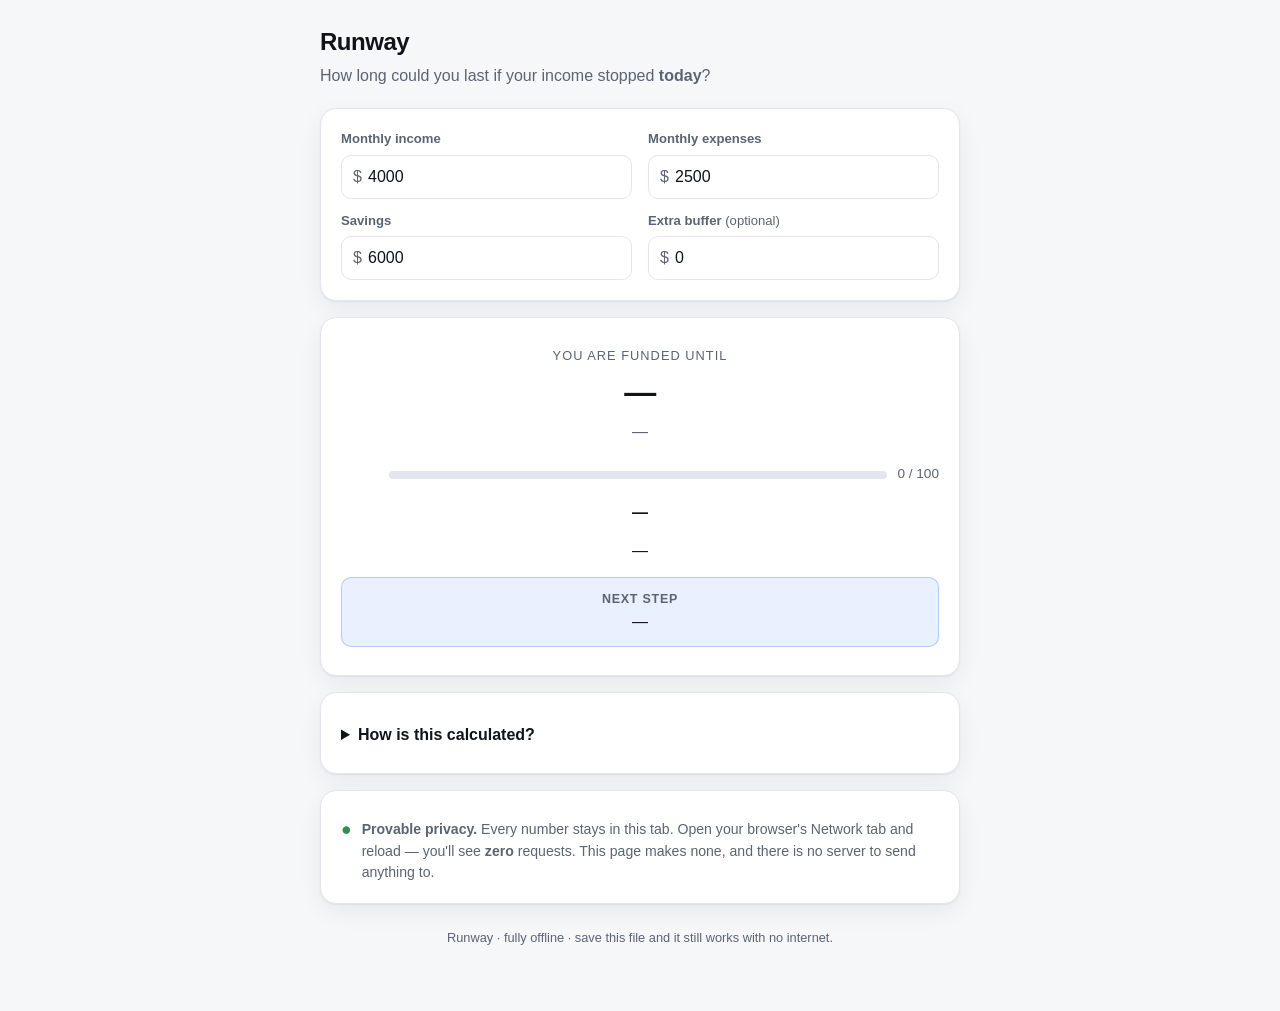
==== runway/index.html @ e53ecb5d "deploy runway/index.html" ====
<!DOCTYPE html>
<html lang="en">
<head>
<meta charset="utf-8" />
<meta name="viewport" content="width=device-width, initial-scale=1" />
<title>Runway — how long could you last?</title>
<style>
  :root {
    color-scheme: light dark;
    --bg: #f6f7f9; --card: #ffffff; --ink: #10131a; --muted: #5b6472;
    --line: #e3e6ec; --accent: #2f6df6; --field: #ffffff;
    --critical: #d6412b; --fragile: #c9791b; --stable: #2f8f4e; --resilient: #1f7a5a;
    --shadow: 0 1px 2px rgba(16,19,26,.06), 0 8px 24px rgba(16,19,26,.06);
  }
  @media (prefers-color-scheme: dark) {
    :root {
      --bg: #0d1117; --card: #161b22; --ink: #e8ecf3; --muted: #9aa4b2;
      --line: #262d38; --accent: #5b8bff; --field: #0f141b;
      --critical: #ff6b57; --fragile: #f0a53a; --stable: #4bd07f; --resilient: #34d6a8;
      --shadow: 0 1px 2px rgba(0,0,0,.4), 0 10px 30px rgba(0,0,0,.35);
    }
  }
  * { box-sizing: border-box; }
  html, body { margin: 0; }
  body {
    background: var(--bg); color: var(--ink);
    font: 16px/1.5 -apple-system, BlinkMacSystemFont, "Segoe UI", Roboto, Helvetica, Arial, sans-serif;
    padding: 24px 16px 64px;
  }
  main { max-width: 640px; margin: 0 auto; }
  header h1 { font-size: 1.5rem; margin: 0 0 4px; letter-spacing: -.02em; }
  header p.sub { color: var(--muted); margin: 0 0 20px; }
  .card {
    background: var(--card); border: 1px solid var(--line); border-radius: 16px;
    padding: 20px; box-shadow: var(--shadow); margin-bottom: 16px;
  }
  .grid { display: grid; grid-template-columns: 1fr 1fr; gap: 12px 16px; }
  @media (max-width: 460px) { .grid { grid-template-columns: 1fr; } }
  label { display: block; font-size: .82rem; color: var(--muted); margin-bottom: 6px; font-weight: 600; }
  .field { position: relative; }
  .field .prefix {
    position: absolute; left: 12px; top: 50%; transform: translateY(-50%);
    color: var(--muted); pointer-events: none;
  }
  input[type="number"] {
    width: 100%; padding: 12px 12px 12px 26px; font-size: 1rem;
    background: var(--field); color: var(--ink);
    border: 1px solid var(--line); border-radius: 10px; -moz-appearance: textfield;
  }
  input:focus { outline: 2px solid var(--accent); outline-offset: 1px; border-color: var(--accent); }
  .hero { text-align: center; padding: 28px 20px; }
  .hero .eyebrow { color: var(--muted); font-size: .8rem; text-transform: uppercase; letter-spacing: .08em; margin: 0 0 8px; }
  .hero .date { font-size: 2rem; font-weight: 800; letter-spacing: -.02em; margin: 0; line-height: 1.15; }
  .hero .runway { color: var(--muted); margin: 10px 0 0; font-size: 1rem; }
  .bandrow { display: flex; align-items: center; gap: 10px; margin-top: 16px; flex-wrap: wrap; }
  .pill { font-weight: 700; padding: 4px 12px; border-radius: 999px; font-size: .85rem; color: #fff; }
  .pill.Critical { background: var(--critical); }
  .pill.Fragile { background: var(--fragile); }
  .pill.Stable { background: var(--stable); }
  .pill.Resilient { background: var(--resilient); }
  .meter { flex: 1; min-width: 140px; height: 8px; background: var(--line); border-radius: 999px; overflow: hidden; }
  .meter > span { display: block; height: 100%; background: var(--accent); transition: width .25s ease; }
  .scorenum { font-variant-numeric: tabular-nums; color: var(--muted); font-size: .85rem; }
  .explain { margin: 14px 0 0; }
  .traj { margin: 12px 0 0; font-weight: 600; }
  .traj.saving { color: var(--stable); }
  .traj.draining { color: var(--critical); }
  .action {
    margin-top: 14px; padding: 12px 14px; border-radius: 10px;
    background: color-mix(in srgb, var(--accent) 10%, transparent);
    border: 1px solid color-mix(in srgb, var(--accent) 30%, transparent);
  }
  .action b { display: block; font-size: .78rem; text-transform: uppercase; letter-spacing: .06em; color: var(--muted); margin-bottom: 2px; }
  details { margin-top: 4px; }
  details > summary { cursor: pointer; font-weight: 600; padding: 6px 0; }
  details table { width: 100%; border-collapse: collapse; margin: 10px 0; font-size: .92rem; }
  details th, details td { text-align: left; padding: 6px 8px; border-bottom: 1px solid var(--line); }
  details code { background: color-mix(in srgb, var(--muted) 18%, transparent); padding: 1px 6px; border-radius: 6px; }
  .privacy {
    display: flex; gap: 10px; align-items: flex-start; color: var(--muted);
    font-size: .88rem; margin-top: 8px;
  }
  .privacy .dot { color: var(--stable); font-size: 1.1rem; line-height: 1.2; }
  footer { text-align: center; color: var(--muted); font-size: .8rem; margin-top: 24px; }
</style>
</head>
<body>
<main>
  <header>
    <h1>Runway</h1>
    <p class="sub">How long could you last if your income stopped <strong>today</strong>?</p>
  </header>

  <section class="card" aria-label="Your numbers">
    <div class="grid">
      <div>
        <label for="income">Monthly income</label>
        <div class="field"><span class="prefix">$</span>
          <input id="income" type="number" min="0" step="50" inputmode="decimal" value="4000" /></div>
      </div>
      <div>
        <label for="expenses">Monthly expenses</label>
        <div class="field"><span class="prefix">$</span>
          <input id="expenses" type="number" min="0" step="50" inputmode="decimal" value="2500" /></div>
      </div>
      <div>
        <label for="savings">Savings</label>
        <div class="field"><span class="prefix">$</span>
          <input id="savings" type="number" min="0" step="100" inputmode="decimal" value="6000" /></div>
      </div>
      <div>
        <label for="buffer">Extra buffer <span style="font-weight:400">(optional)</span></label>
        <div class="field"><span class="prefix">$</span>
          <input id="buffer" type="number" min="0" step="100" inputmode="decimal" value="0" /></div>
      </div>
    </div>
  </section>

  <section class="card hero" aria-live="polite">
    <p class="eyebrow">You are funded until</p>
    <p class="date" id="heroDate">—</p>
    <p class="runway" id="heroRunway">—</p>

    <div class="bandrow">
      <span class="pill" id="bandPill">—</span>
      <span class="meter"><span id="meterFill" style="width:0%"></span></span>
      <span class="scorenum" id="scoreNum">0 / 100</span>
    </div>

    <p class="traj" id="traj">—</p>
    <p class="explain" id="explain">—</p>
    <div class="action"><b>Next step</b><span id="action">—</span></div>
  </section>

  <section class="card">
    <details>
      <summary>How is this calculated?</summary>
      <p><strong>The one honest question:</strong> if your paycheck stopped today, how long would
      your reserves cover your <em>full</em> expenses? That is your runway — nothing is netted
      against income you might no longer have.</p>
      <p><code>runwayMonths = (savings + buffer) ÷ monthly expenses</code></p>
      <p>Your zero-cash date is simply today plus that many months. If your expenses are $0 the runway
      is unlimited and no date is shown.</p>
      <table>
        <thead><tr><th>Runway</th><th>Band</th><th>Why</th></tr></thead>
        <tbody>
          <tr><td>< 3 months</td><td>Critical</td><td>One setback empties the account.</td></tr>
          <tr><td>3–6 months</td><td>Fragile</td><td>Survives a shock, not a long one.</td></tr>
          <tr><td>6–12 months</td><td>Stable</td><td>Room to absorb a job loss and regroup.</td></tr>
          <tr><td>12+ months</td><td>Resilient</td><td>A genuine cushion; time is on your side.</td></tr>
        </tbody>
      </table>
      <p>The 0–100 score rises smoothly with runway and tops out at 60 months, so a larger cushion
      always scores higher rather than flattening to a single grade. The score and the band always
      agree because both come from the same runway number.</p>
      <p><strong>Trajectory is shown separately on purpose.</strong> "Saving $X/month" or
      "draining $X/month" describes your <em>current</em> direction with income still coming in — it
      is not the runway, and the two are never mixed.</p>
    </details>
  </section>

  <section class="card">
    <div class="privacy">
      <span class="dot" aria-hidden="true">●</span>
      <span><strong>Provable privacy.</strong> Every number stays in this tab. Open your browser's
      Network tab and reload — you'll see <strong>zero</strong> requests. This page makes none, and
      there is no server to send anything to.</span>
    </div>
  </section>

  <footer>Runway · fully offline · save this file and it still works with no internet.</footer>
</main>

<script src="runway.js"></script>
<script>
  (function () {
    var ids = ['income', 'expenses', 'savings', 'buffer'];
    var el = {};
    ids.forEach(function (id) { el[id] = document.getElementById(id); });

    var heroDate = document.getElementById('heroDate');
    var heroRunway = document.getElementById('heroRunway');
    var bandPill = document.getElementById('bandPill');
    var meterFill = document.getElementById('meterFill');
    var scoreNum = document.getElementById('scoreNum');
    var traj = document.getElementById('traj');
    var explain = document.getElementById('explain');
    var action = document.getElementById('action');

    function fmtDate(ymd) {
      var d = new Date(ymd + 'T00:00:00Z');
      return d.toLocaleDateString('en-GB', { day: 'numeric', month: 'long', year: 'numeric', timeZone: 'UTC' });
    }

    function fmtRunway(m) {
      var r = Runway.roundRunway(m);
      if (!isFinite(r)) return 'unlimited runway (no expenses)';
      var word = r === 1 ? 'month' : 'months';
      return r + ' ' + word + ' of runway';
    }

    function render() {
      var r = Runway.computeResilience({
        income: parseFloat(el.income.value),
        expenses: parseFloat(el.expenses.value),
        savings: parseFloat(el.savings.value),
        buffer: parseFloat(el.buffer.value),
        asOf: new Date().toISOString()
      });

      if (r.zeroDate) {
        heroDate.textContent = fmtDate(r.zeroDate);
      } else {
        heroDate.textContent = isFinite(r.runwayMonths) ? '—' : 'Indefinitely';
      }
      heroRunway.textContent = fmtRunway(r.runwayMonths);

      bandPill.textContent = r.band;
      bandPill.className = 'pill ' + r.band;
      meterFill.style.width = r.score + '%';
      scoreNum.textContent = r.score + ' / 100';

      traj.textContent = r.trajectory === 'saving'
        ? 'Right now you’re saving $' + Math.abs(Math.round(r.monthlyNet)).toLocaleString() + '/month'
        : r.trajectory === 'draining'
          ? 'Right now you’re draining $' + Math.abs(Math.round(r.monthlyNet)).toLocaleString() + '/month'
          : 'Right now you’re breaking even';
      traj.className = 'traj ' + r.trajectory;

      explain.textContent = r.explanation;
      action.textContent = r.nextAction;
    }

    ids.forEach(function (id) { el[id].addEventListener('input', render); });
    render();
  })();
</script>
</body>
</html>
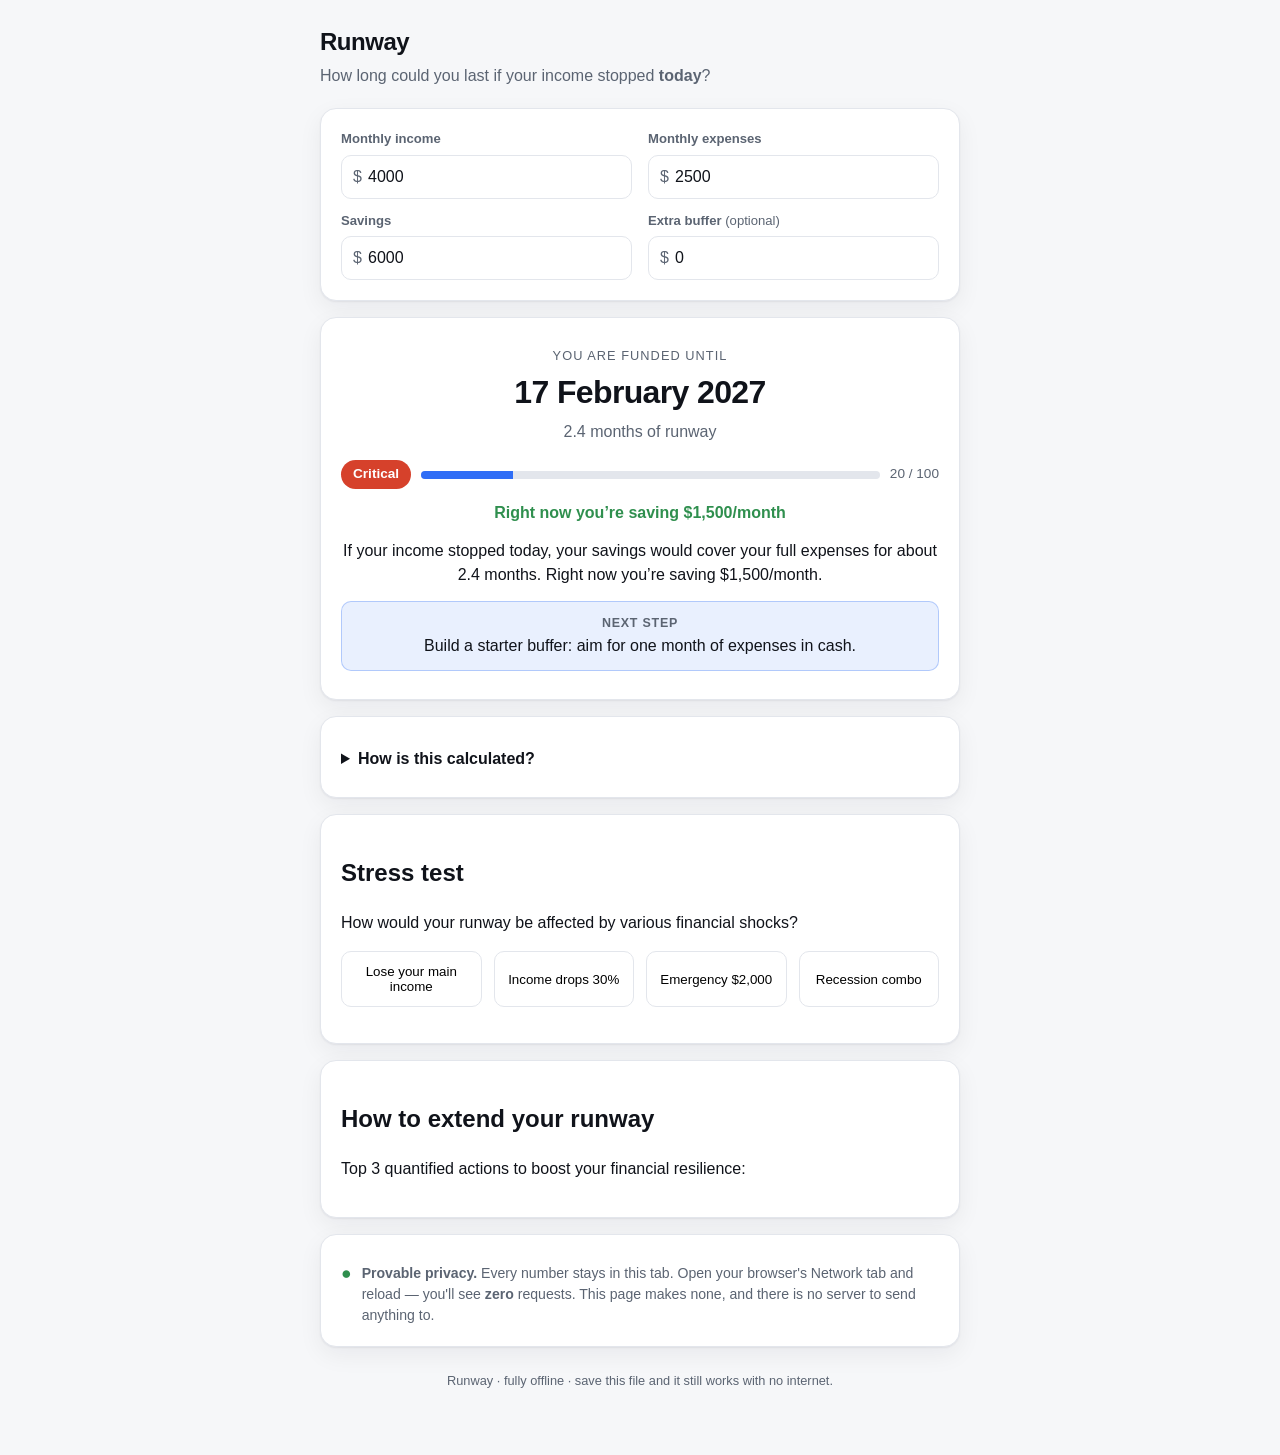
==== commit 90a4ef97: "runway level-up: index.html" ====
--- a/runway/index.html
+++ b/runway/index.html
@@ -82,6 +82,68 @@
   }
   .privacy .dot { color: var(--stable); font-size: 1.1rem; line-height: 1.2; }
   footer { text-align: center; color: var(--muted); font-size: .8rem; margin-top: 24px; }
+  .stress-test-section {
+    margin-top: 16px;
+  }
+  .stress-test-buttons {
+    display: flex;
+    flex-wrap: wrap;
+    gap: 12px;
+    margin-bottom: 16px;
+  }
+  .stress-test-button {
+    flex: 1;
+    min-width: 120px;
+    padding: 12px;
+    background: var(--field);
+    border: 1px solid var(--line);
+    border-radius: 10px;
+    cursor: pointer;
+    text-align: center;
+  }
+  .stress-test-button:hover {
+    background: color-mix(in srgb, var(--accent) 5%, transparent);
+  }
+  .stress-test-result {
+    margin-top: 16px;
+    padding: 16px;
+    background: var(--field);
+    border-radius: 10px;
+    border: 1px solid var(--line);
+  }
+  .stress-test-result-row {
+    display: flex;
+    justify-content: space-between;
+    margin-bottom: 8px;
+  }
+  .stress-test-result-row:last-child {
+    margin-bottom: 0;
+  }
+  .stress-test-result-cell {
+    flex: 1;
+    text-align: center;
+    padding: 8px;
+  }
+  .stress-test-result-header {
+    font-weight: bold;
+    margin-bottom: 4px;
+  }
+  .how-to-extend-section {
+    margin-top: 16px;
+  }
+  .recommendation-item {
+    padding: 12px;
+    border-radius: 10px;
+    background: var(--field);
+    margin-bottom: 8px;
+    border: 1px solid var(--line);
+  }
+  .recommendation-action {
+    font-weight: bold;
+  }
+  .recommendation-delta {
+    color: var(--stable);
+  }
 </style>
 </head>
 <body>
@@ -159,6 +221,49 @@
     </details>
   </section>
 
+  <!-- Stress test section -->
+  <section class="card stress-test-section">
+    <h2>Stress test</h2>
+    <p>How would your runway be affected by various financial shocks?</p>
+    <div class="stress-test-buttons">
+      <button class="stress-test-button" onclick="stressTest('incomeToZero')">Lose your main income</button>
+      <button class="stress-test-button" onclick="stressTest('incomeLoss', 30)">Income drops 30%</button>
+      <button class="stress-test-button" onclick="stressTest('oneOff', 2000)">Emergency $2,000</button>
+      <button class="stress-test-button" onclick="stressTest('expenseRise', 20)">Recession combo</button>
+    </div>
+    <div id="stressTestResult" class="stress-test-result" style="display: none;">
+      <div class="stress-test-result-row">
+        <div class="stress-test-result-cell">
+          <div class="stress-test-result-header">Baseline</div>
+          <div id="baselineRunway">—</div>
+          <div id="baselineDate">—</div>
+        </div>
+        <div class="stress-test-result-cell">
+          <div class="stress-test-result-header">After Shock</div>
+          <div id="shockedRunway">—</div>
+          <div id="shockedDate">—</div>
+        </div>
+      </div>
+      <div class="stress-test-result-row">
+        <div class="stress-test-result-cell">
+          <div class="stress-test-result-header">Months Lost</div>
+          <div id="monthsLost">—</div>
+        </div>
+        <div class="stress-test-result-cell">
+          <div class="stress-test-result-header">Impact</div>
+          <div id="impactStatus">—</div>
+        </div>
+      </div>
+    </div>
+  </section>
+
+  <!-- How to extend section -->
+  <section class="card how-to-extend-section">
+    <h2>How to extend your runway</h2>
+    <p>Top 3 quantified actions to boost your financial resilience:</p>
+    <div id="recommendationsList"></div>
+  </section>
+
   <section class="card">
     <div class="privacy">
       <span class="dot" aria-hidden="true">●</span>
@@ -186,6 +291,8 @@
     var traj = document.getElementById('traj');
     var explain = document.getElementById('explain');
     var action = document.getElementById('action');
+    var stressTestResult = document.getElementById('stressTestResult');
+    var recommendationsList = document.getElementById('recommendationsList');
 
     function fmtDate(ymd) {
       var d = new Date(ymd + 'T00:00:00Z');
@@ -229,6 +336,92 @@
 
       explain.textContent = r.explanation;
       action.textContent = r.nextAction;
+      
+      // Update recommendations
+      updateRecommendations(r);
+    }
+
+    function stressTest(type, pctOrAmount) {
+      var input = {
+        income: parseFloat(el.income.value),
+        expenses: parseFloat(el.expenses.value),
+        savings: parseFloat(el.savings.value),
+        buffer: parseFloat(el.buffer.value)
+      };
+      
+      var shock = { type: type };
+      if (type === 'incomeLoss') shock.pct = pctOrAmount;
+      if (type === 'oneOff') shock.amount = pctOrAmount;
+      if (type === 'expenseRise') shock.pct = pctOrAmount;
+      
+      var result = Runway.simulate(input, [shock]);
+      var baseline = result.baseline;
+      var scenario = result.scenarios[0];
+      
+      // Display results
+      stressTestResult.style.display = 'block';
+      
+      // Baseline
+      document.getElementById('baselineRunway').textContent = fmtRunway(baseline.runwayMonths);
+      if (baseline.zeroDate) {
+        document.getElementById('baselineDate').textContent = fmtDate(baseline.zeroDate);
+      } else {
+        document.getElementById('baselineDate').textContent = isFinite(baseline.runwayMonths) ? '—' : 'Indefinitely';
+      }
+      
+      // Shocked
+      document.getElementById('shockedRunway').textContent = fmtRunway(scenario.result.runwayMonths);
+      if (scenario.result.zeroDate) {
+        document.getElementById('shockedDate').textContent = fmtDate(scenario.result.zeroDate);
+      } else {
+        document.getElementById('shockedDate').textContent = isFinite(scenario.result.runwayMonths) ? '—' : 'Indefinitely';
+      }
+      
+      // Months lost
+      var monthsLost = scenario.monthsLost;
+      if (isFinite(monthsLost)) {
+        document.getElementById('monthsLost').textContent = monthsLost.toFixed(1) + ' months';
+      } else {
+        document.getElementById('monthsLost').textContent = '∞ months';
+      }
+      
+      // Impact status
+      var impactStatus = document.getElementById('impactStatus');
+      if (isFinite(monthsLost) && monthsLost > 0) {
+        if (monthsLost < 3) {
+          impactStatus.textContent = 'Minor impact';
+          impactStatus.style.color = '#2f8f4e'; // stable
+        } else if (monthsLost < 12) {
+          impactStatus.textContent = 'Significant impact';
+          impactStatus.style.color = '#c9791b'; // fragile
+        } else {
+          impactStatus.textContent = 'Critical impact';
+          impactStatus.style.color = '#d6412b'; // critical
+        }
+      } else {
+        impactStatus.textContent = 'No impact';
+        impactStatus.style.color = '#2f8f4e'; // stable
+      }
+    }
+
+    function updateRecommendations(resilience) {
+      var recommendations = Runway.recommend(resilience);
+      recommendationsList.innerHTML = '';
+      
+      if (recommendations.length === 0) {
+        recommendationsList.innerHTML = '<p>No recommendations available.</p>';
+        return;
+      }
+      
+      recommendations.forEach(function(rec) {
+        var div = document.createElement('div');
+        div.className = 'recommendation-item';
+        div.innerHTML = `
+          <div class="recommendation-action">${rec.action}</div>
+          <div class="recommendation-delta">+${rec.deltaMonths.toFixed(1)} months</div>
+        `;
+        recommendationsList.appendChild(div);
+      });
     }
 
     ids.forEach(function (id) { el[id].addEventListener('input', render); });
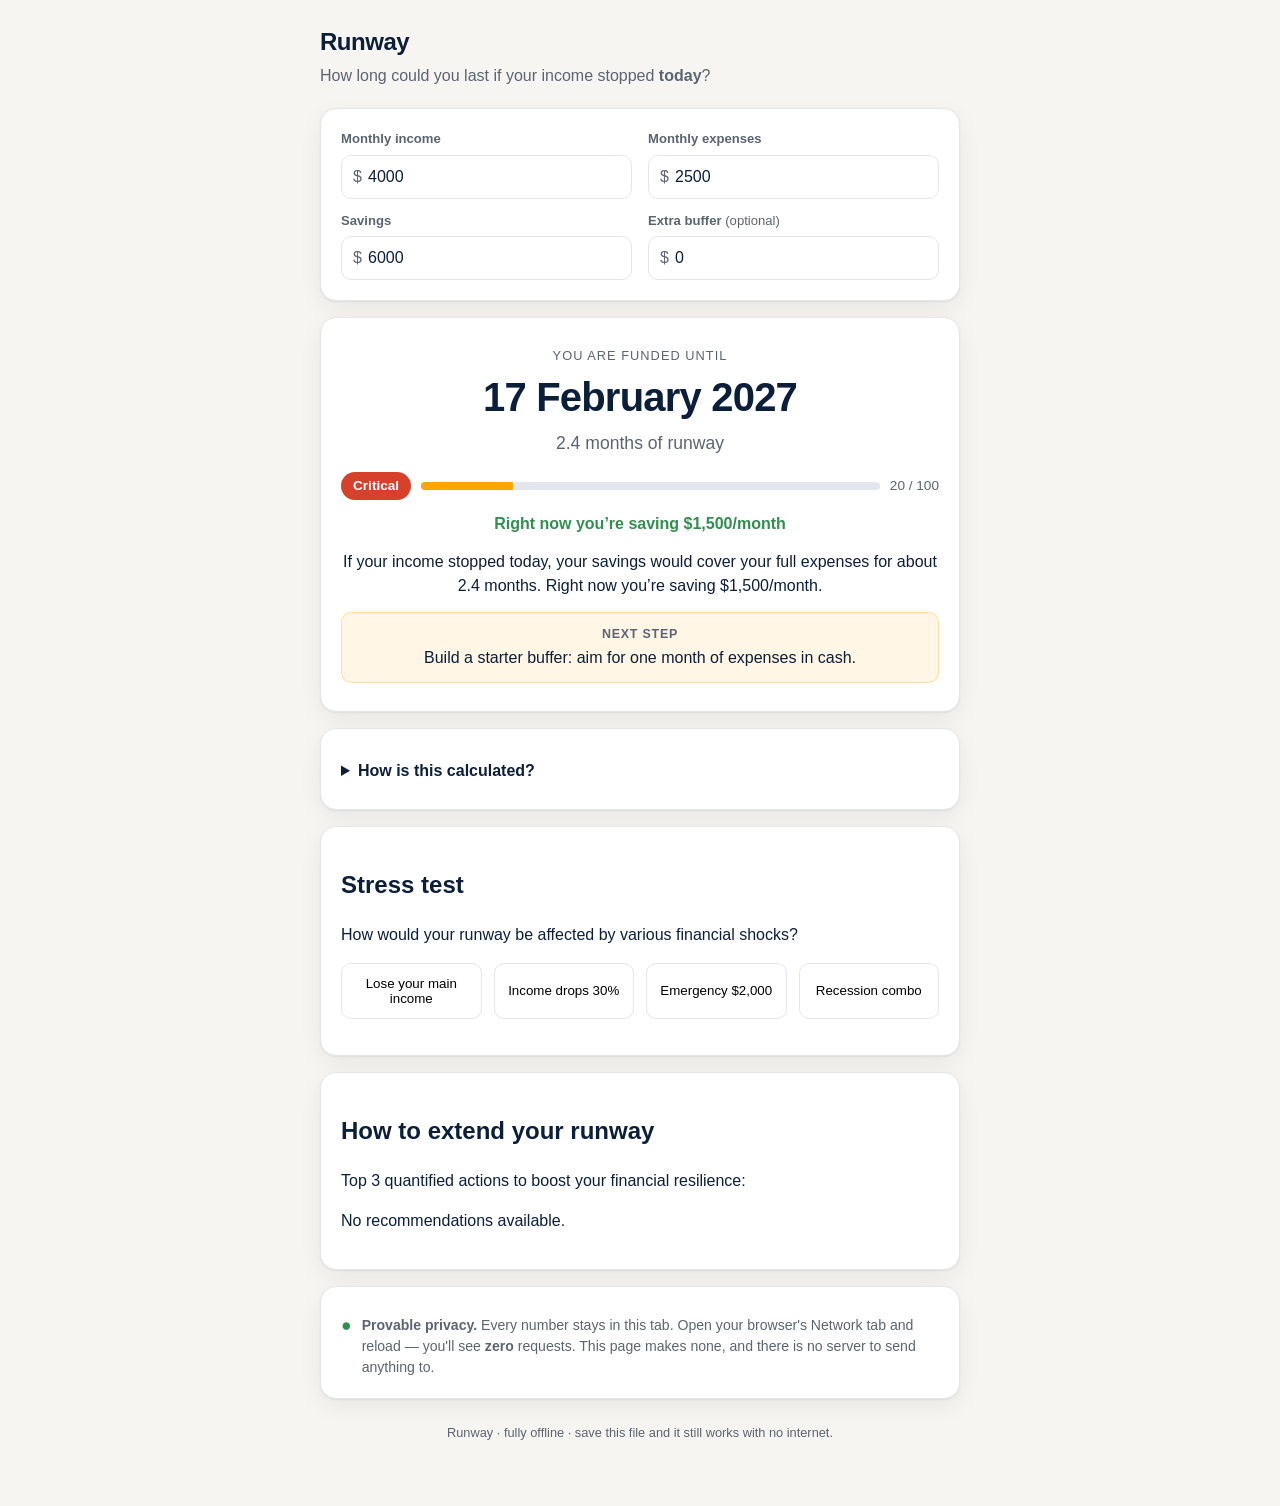
==== commit 09d97451: "fix+redesign: index.html" ====
--- a/runway/index.html
+++ b/runway/index.html
@@ -7,15 +7,15 @@
 <style>
   :root {
     color-scheme: light dark;
-    --bg: #f6f7f9; --card: #ffffff; --ink: #10131a; --muted: #5b6472;
-    --line: #e3e6ec; --accent: #2f6df6; --field: #ffffff;
+    --bg: #F7F5F1; --card: #ffffff; --ink: #0B1F3A; --muted: #5b6472;
+    --line: #e3e6ec; --accent: #FFA500; --field: #ffffff;
     --critical: #d6412b; --fragile: #c9791b; --stable: #2f8f4e; --resilient: #1f7a5a;
     --shadow: 0 1px 2px rgba(16,19,26,.06), 0 8px 24px rgba(16,19,26,.06);
   }
   @media (prefers-color-scheme: dark) {
     :root {
-      --bg: #0d1117; --card: #161b22; --ink: #e8ecf3; --muted: #9aa4b2;
-      --line: #262d38; --accent: #5b8bff; --field: #0f141b;
+      --bg: #0B1F3A; --card: #161b22; --ink: #F7F5F1; --muted: #9aa4b2;
+      --line: #262d38; --accent: #FFA500; --field: #0f141b;
       --critical: #ff6b57; --fragile: #f0a53a; --stable: #4bd07f; --resilient: #34d6a8;
       --shadow: 0 1px 2px rgba(0,0,0,.4), 0 10px 30px rgba(0,0,0,.35);
     }
@@ -46,12 +46,13 @@
     width: 100%; padding: 12px 12px 12px 26px; font-size: 1rem;
     background: var(--field); color: var(--ink);
     border: 1px solid var(--line); border-radius: 10px; -moz-appearance: textfield;
+    font-variant-numeric: tabular-nums;
   }
   input:focus { outline: 2px solid var(--accent); outline-offset: 1px; border-color: var(--accent); }
   .hero { text-align: center; padding: 28px 20px; }
-  .hero .eyebrow { color: var(--muted); font-size: .8rem; text-transform: uppercase; letter-spacing: .08em; margin: 0 0 8px; }
-  .hero .date { font-size: 2rem; font-weight: 800; letter-spacing: -.02em; margin: 0; line-height: 1.15; }
-  .hero .runway { color: var(--muted); margin: 10px 0 0; font-size: 1rem; }
+  .hero .eyebrow { color: var(--muted); font-size: .8rem; text-transform: uppercase; letter-spacing: .08em; margin: 0 0 8px; font-weight: 500; }
+  .hero .date { font-size: 2.5rem; font-weight: 800; letter-spacing: -.02em; margin: 0; line-height: 1.15; font-variant-numeric: tabular-nums; }
+  .hero .runway { color: var(--muted); margin: 10px 0 0; font-size: 1.1rem; font-weight: 500; }
   .bandrow { display: flex; align-items: center; gap: 10px; margin-top: 16px; flex-wrap: wrap; }
   .pill { font-weight: 700; padding: 4px 12px; border-radius: 999px; font-size: .85rem; color: #fff; }
   .pill.Critical { background: var(--critical); }
@@ -100,9 +101,16 @@
     border-radius: 10px;
     cursor: pointer;
     text-align: center;
+    transition: all 0.2s ease;
   }
   .stress-test-button:hover {
     background: color-mix(in srgb, var(--accent) 5%, transparent);
+    border-color: var(--accent);
+  }
+  .stress-test-button.active {
+    background: color-mix(in srgb, var(--accent) 10%, transparent);
+    border-color: var(--accent);
+    box-shadow: 0 0 0 2px color-mix(in srgb, var(--accent) 30%, transparent);
   }
   .stress-test-result {
     margin-top: 16px;
@@ -110,6 +118,7 @@
     background: var(--field);
     border-radius: 10px;
     border: 1px solid var(--line);
+    box-shadow: 0 2px 8px rgba(0,0,0,0.05);
   }
   .stress-test-result-row {
     display: flex;
@@ -127,22 +136,55 @@
   .stress-test-result-header {
     font-weight: bold;
     margin-bottom: 4px;
+    font-size: 0.9rem;
+  }
+  .stress-test-result-value {
+    font-variant-numeric: tabular-nums;
+    font-weight: 600;
   }
   .how-to-extend-section {
     margin-top: 16px;
   }
   .recommendation-item {
-    padding: 12px;
+    padding: 16px;
     border-radius: 10px;
     background: var(--field);
-    margin-bottom: 8px;
+    margin-bottom: 12px;
     border: 1px solid var(--line);
+    display: flex;
+    justify-content: space-between;
+    align-items: center;
   }
   .recommendation-action {
-    font-weight: bold;
+    font-weight: 500;
+    flex: 1;
   }
   .recommendation-delta {
     color: var(--stable);
+    font-weight: 700;
+    background: color-mix(in srgb, var(--stable) 10%, transparent);
+    padding: 4px 12px;
+    border-radius: 999px;
+    font-size: 0.9rem;
+    font-variant-numeric: tabular-nums;
+  }
+  .stress-test-result-header {
+    font-weight: 600;
+    margin-bottom: 4px;
+    font-size: 0.9rem;
+  }
+  .stress-test-result-cell {
+    display: flex;
+    flex-direction: column;
+    align-items: center;
+  }
+  .stress-test-result-cell .value {
+    font-variant-numeric: tabular-nums;
+    font-weight: 600;
+  }
+  .stress-test-result-cell .label {
+    font-size: 0.8rem;
+    color: var(--muted);
   }
 </style>
 </head>
@@ -226,32 +268,37 @@
     <h2>Stress test</h2>
     <p>How would your runway be affected by various financial shocks?</p>
     <div class="stress-test-buttons">
-      <button class="stress-test-button" onclick="stressTest('incomeToZero')">Lose your main income</button>
-      <button class="stress-test-button" onclick="stressTest('incomeLoss', 30)">Income drops 30%</button>
-      <button class="stress-test-button" onclick="stressTest('oneOff', 2000)">Emergency $2,000</button>
-      <button class="stress-test-button" onclick="stressTest('expenseRise', 20)">Recession combo</button>
+      <button class="stress-test-button" onclick="stressTest('incomeToZero', null, event)">Lose your main income</button>
+      <button class="stress-test-button" onclick="stressTest('incomeLoss', 30, event)">Income drops 30%</button>
+      <button class="stress-test-button" onclick="stressTest('oneOff', 2000, event)">Emergency $2,000</button>
+      <button class="stress-test-button" onclick="stressTest('expenseRise', 20, event)">Recession combo</button>
     </div>
     <div id="stressTestResult" class="stress-test-result" style="display: none;">
       <div class="stress-test-result-row">
         <div class="stress-test-result-cell">
           <div class="stress-test-result-header">Baseline</div>
-          <div id="baselineRunway">—</div>
-          <div id="baselineDate">—</div>
+          <div class="stress-test-result-cell">
+            <div class="value" id="baselineRunway">—</div>
+            <div class="label" id="baselineDate">—</div>
+          </div>
         </div>
         <div class="stress-test-result-cell">
           <div class="stress-test-result-header">After Shock</div>
-          <div id="shockedRunway">—</div>
-          <div id="shockedDate">—</div>
+          <div class="stress-test-result-cell">
+            <div class="value" id="shockedRunway">—</div>
+            <div class="label" id="shockedDate">—</div>
+          </div>
         </div>
       </div>
       <div class="stress-test-result-row">
         <div class="stress-test-result-cell">
           <div class="stress-test-result-header">Months Lost</div>
-          <div id="monthsLost">—</div>
+          <div class="value" id="monthsLost">—</div>
         </div>
         <div class="stress-test-result-cell">
           <div class="stress-test-result-header">Impact</div>
           <div id="impactStatus">—</div>
+          <div class="pill" id="impactBand" style="margin-top: 4px;">—</div>
         </div>
       </div>
     </div>
@@ -360,6 +407,13 @@
       
       // Display results
       stressTestResult.style.display = 'block';
+      
+      // Remove active class from all buttons
+      var buttons = document.querySelectorAll('.stress-test-button');
+      buttons.forEach(btn => btn.classList.remove('active'));
+      
+      // Add active class to clicked button
+      event.target.classList.add('active');
       
       // Baseline
       document.getElementById('baselineRunway').textContent = fmtRunway(baseline.runwayMonths);
@@ -402,6 +456,24 @@
         impactStatus.textContent = 'No impact';
         impactStatus.style.color = '#2f8f4e'; // stable
       }
+      
+      // Set impact band pill
+      var impactPill = document.getElementById('impactBand');
+      if (isFinite(monthsLost) && monthsLost > 0) {
+        if (monthsLost < 3) {
+          impactPill.textContent = 'Minor';
+          impactPill.className = 'pill Stable';
+        } else if (monthsLost < 12) {
+          impactPill.textContent = 'Significant';
+          impactPill.className = 'pill Fragile';
+        } else {
+          impactPill.textContent = 'Critical';
+          impactPill.className = 'pill Critical';
+        }
+      } else {
+        impactPill.textContent = 'None';
+        impactPill.className = 'pill Stable';
+      }
     }
 
     function updateRecommendations(resilience) {
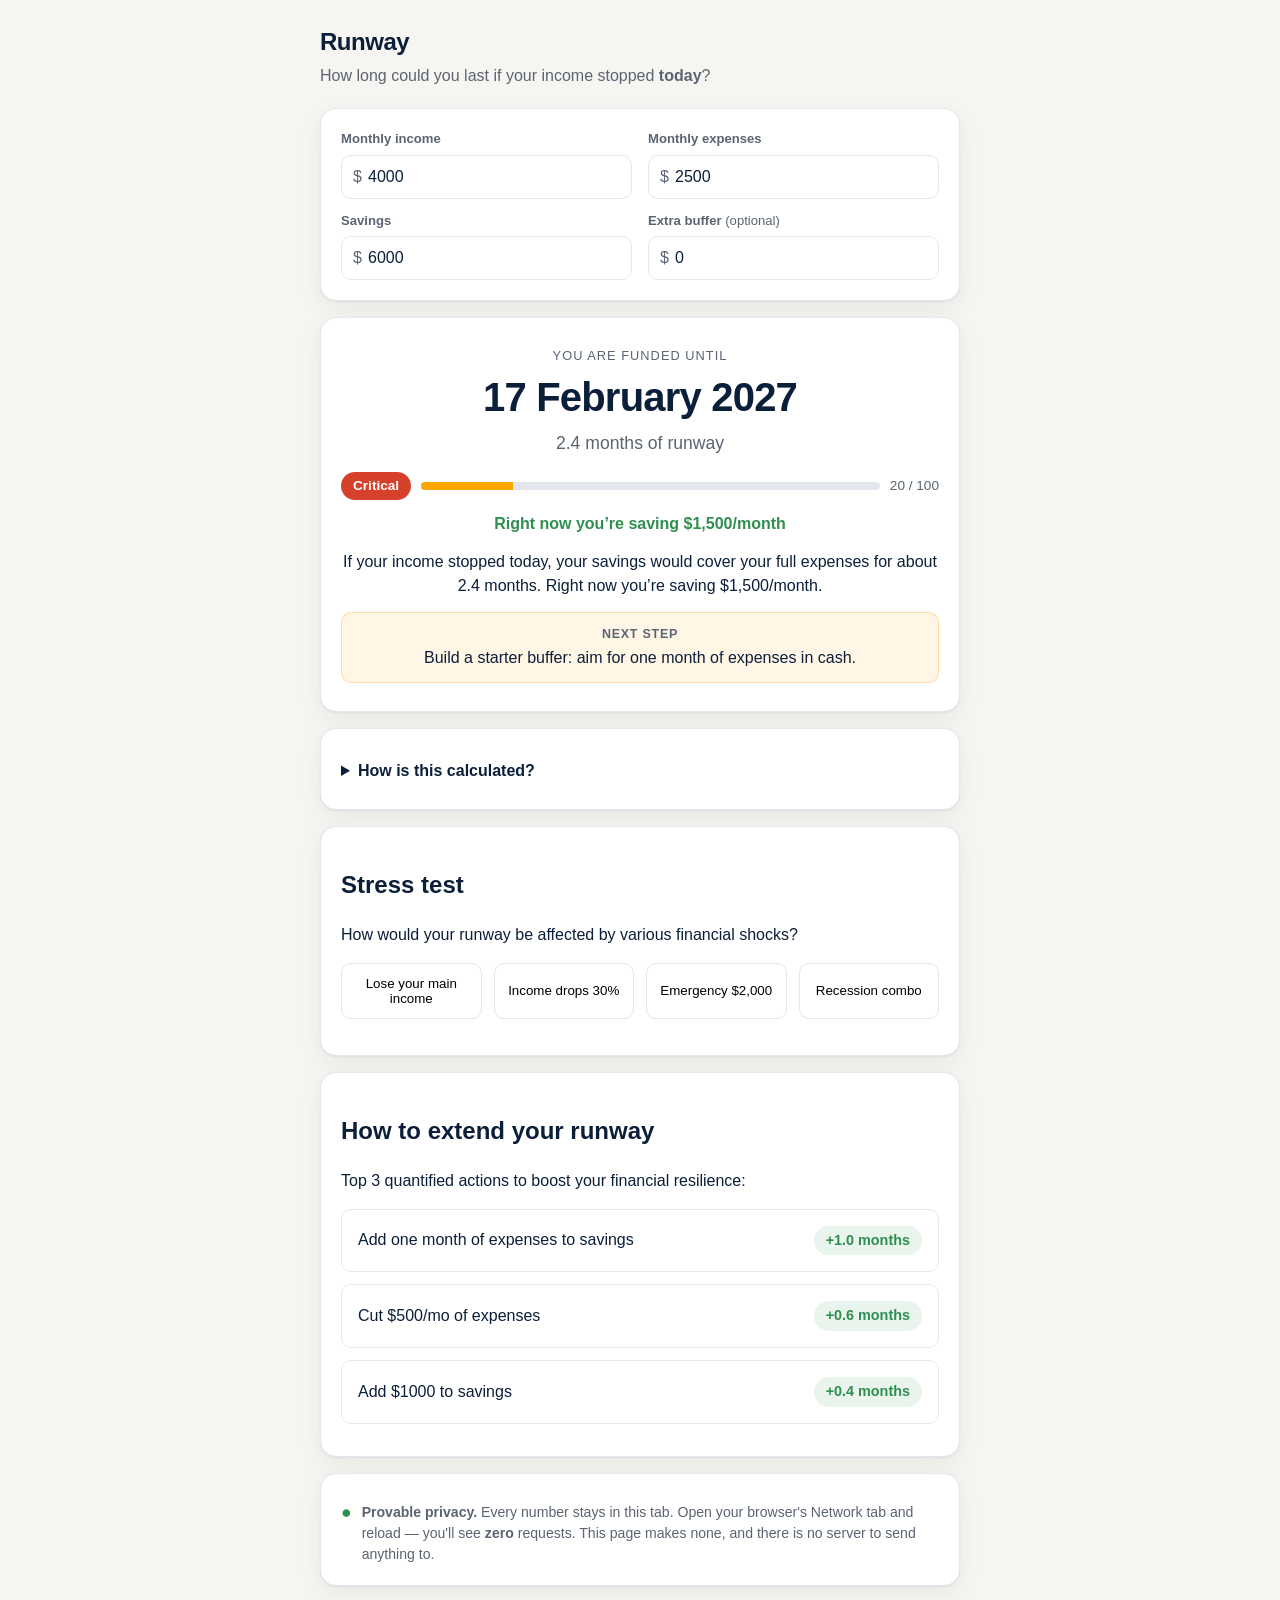
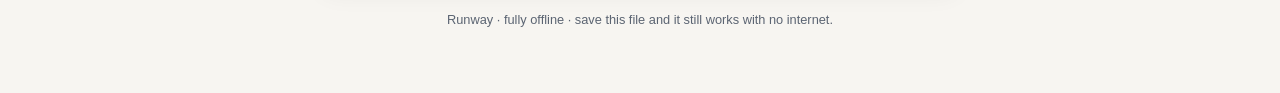
==== commit f38b2261: "fix: wire stressTest + recommend input" ====
--- a/runway/index.html
+++ b/runway/index.html
@@ -385,10 +385,10 @@
       action.textContent = r.nextAction;
       
       // Update recommendations
-      updateRecommendations(r);
+      updateRecommendations();
     }
 
-    function stressTest(type, pctOrAmount) {
+    function stressTest(type, pctOrAmount, evt) {
       var input = {
         income: parseFloat(el.income.value),
         expenses: parseFloat(el.expenses.value),
@@ -413,7 +413,7 @@
       buttons.forEach(btn => btn.classList.remove('active'));
       
       // Add active class to clicked button
-      event.target.classList.add('active');
+      (evt || window.event).target.classList.add('active');
       
       // Baseline
       document.getElementById('baselineRunway').textContent = fmtRunway(baseline.runwayMonths);
@@ -476,8 +476,8 @@
       }
     }
 
-    function updateRecommendations(resilience) {
-      var recommendations = Runway.recommend(resilience);
+    function updateRecommendations() {
+      var recommendations = Runway.recommend({income: parseFloat(el.income.value), expenses: parseFloat(el.expenses.value), savings: parseFloat(el.savings.value), buffer: parseFloat(el.buffer.value)});
       recommendationsList.innerHTML = '';
       
       if (recommendations.length === 0) {
@@ -496,6 +496,7 @@
       });
     }
 
+    window.stressTest = stressTest;
     ids.forEach(function (id) { el[id].addEventListener('input', render); });
     render();
   })();
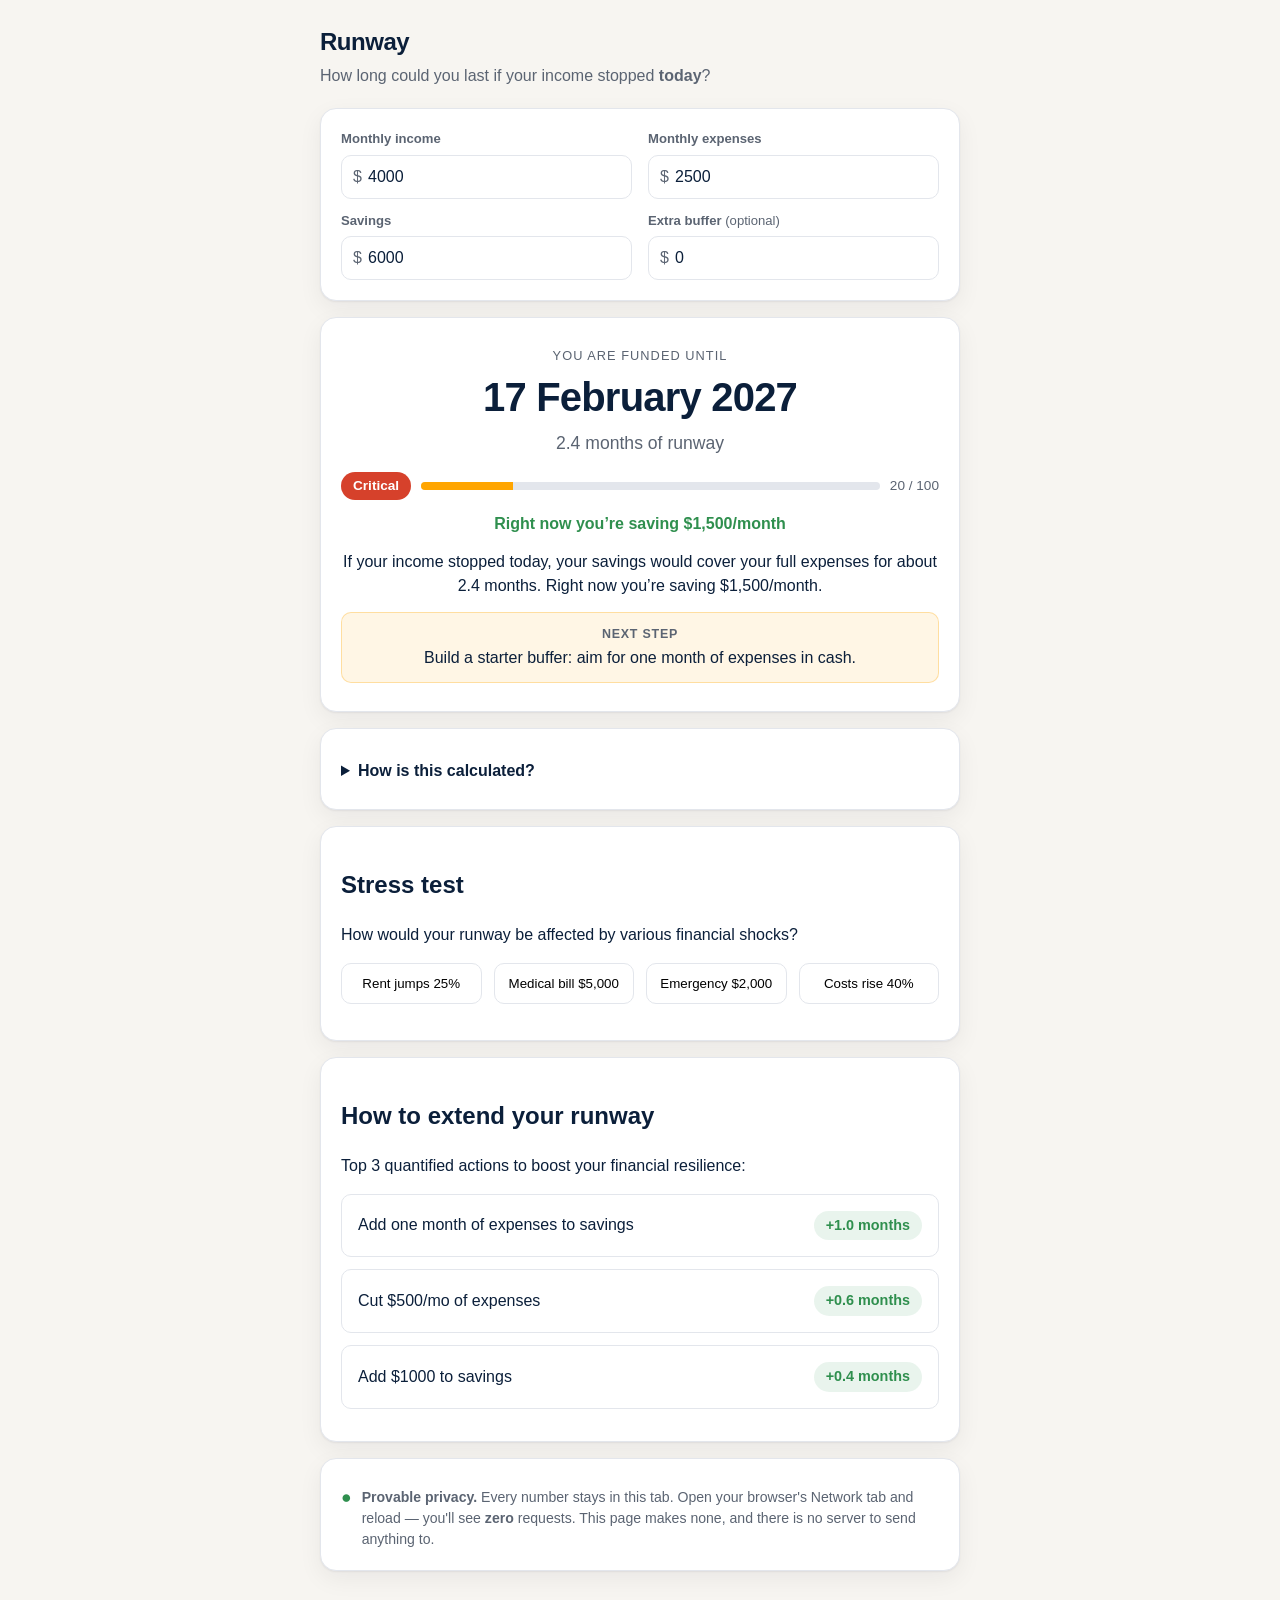
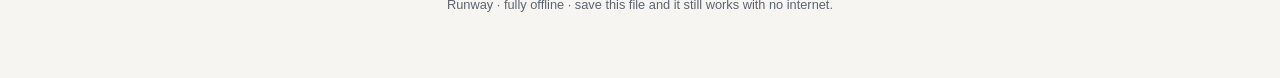
==== commit e42a49c5: "polish: all stress shocks affect runway" ====
--- a/runway/index.html
+++ b/runway/index.html
@@ -268,10 +268,10 @@
     <h2>Stress test</h2>
     <p>How would your runway be affected by various financial shocks?</p>
     <div class="stress-test-buttons">
-      <button class="stress-test-button" onclick="stressTest('incomeToZero', null, event)">Lose your main income</button>
-      <button class="stress-test-button" onclick="stressTest('incomeLoss', 30, event)">Income drops 30%</button>
+      <button class="stress-test-button" onclick="stressTest('expenseRise', 25, event)">Rent jumps 25%</button>
+      <button class="stress-test-button" onclick="stressTest('oneOff', 5000, event)">Medical bill $5,000</button>
       <button class="stress-test-button" onclick="stressTest('oneOff', 2000, event)">Emergency $2,000</button>
-      <button class="stress-test-button" onclick="stressTest('expenseRise', 20, event)">Recession combo</button>
+      <button class="stress-test-button" onclick="stressTest('expenseRise', 40, event)">Costs rise 40%</button>
     </div>
     <div id="stressTestResult" class="stress-test-result" style="display: none;">
       <div class="stress-test-result-row">
